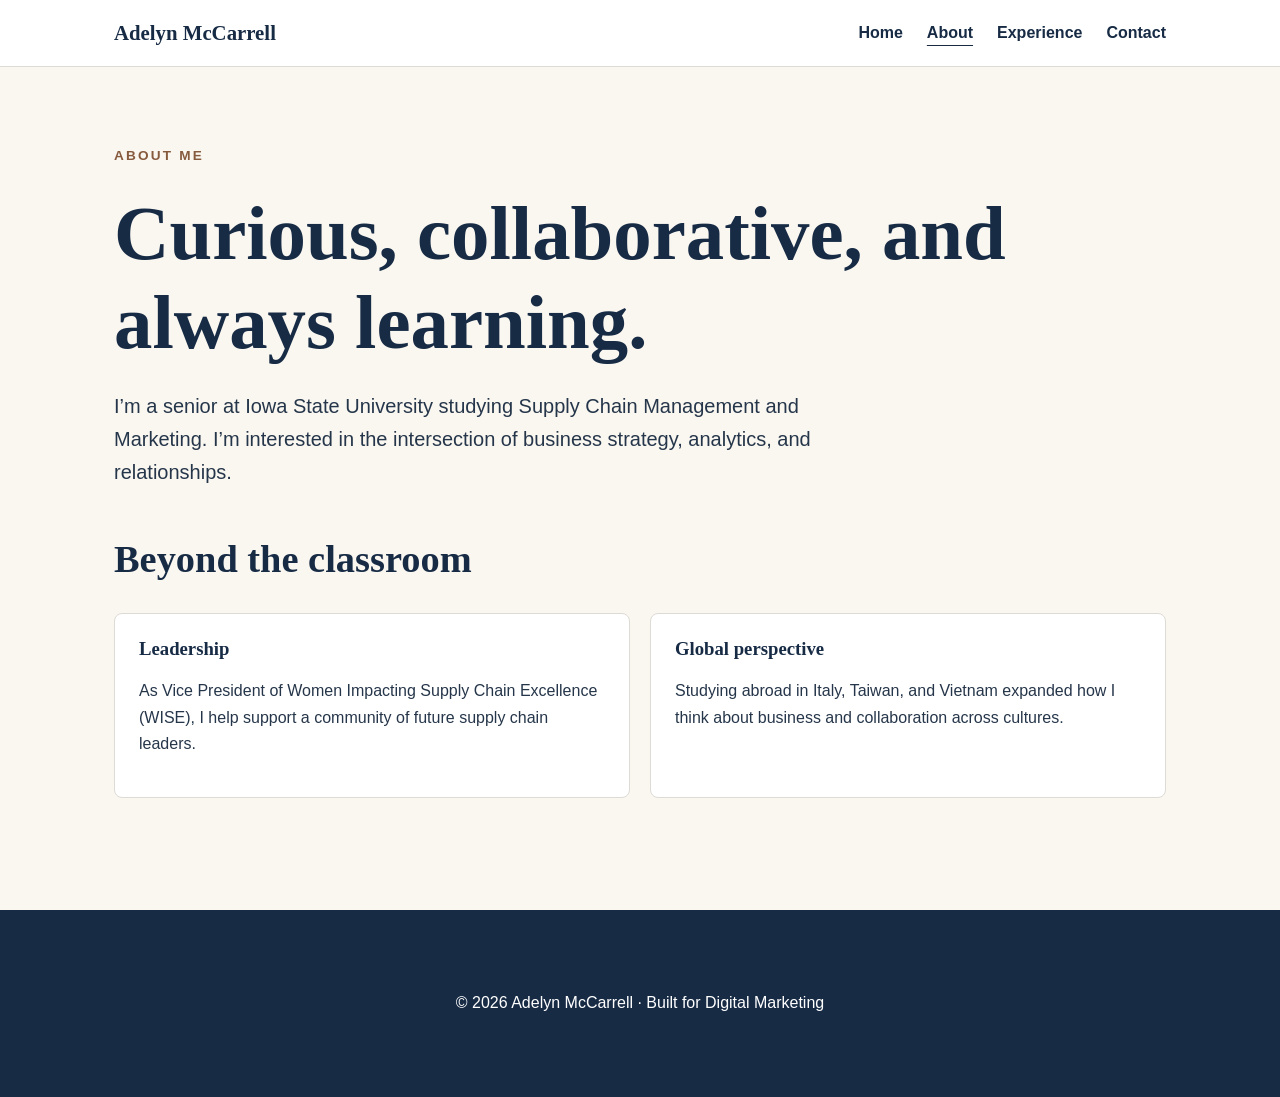
==== about.html @ dd8f60f9 "Add files via upload" ====
<!doctype html><html lang="en"><head><meta charset="UTF-8"><meta name="viewport" content="width=device-width, initial-scale=1.0"><meta name="description" content="Adelyn McCarrell's personal portfolio: education, experience, and projects."><title>About | Adelyn McCarrell</title><link rel="stylesheet" href="./styles.css"><script src="./nav.js" defer></script></head><body><header id="site-header"></header><main id="main-content"><p class="eyebrow">About me</p><h1>Curious, collaborative, and always learning.</h1><p class="lead">I’m a senior at Iowa State University studying Supply Chain Management and Marketing. I’m interested in the intersection of business strategy, analytics, and relationships.</p><section class="section"><h2>Beyond the classroom</h2><div class="grid"><article class="card"><h3>Leadership</h3><p>As Vice President of Women Impacting Supply Chain Excellence (WISE), I help support a community of future supply chain leaders.</p></article><article class="card"><h3>Global perspective</h3><p>Studying abroad in Italy, Taiwan, and Vietnam expanded how I think about business and collaboration across cultures.</p></article></div></section></main><footer id="site-footer"></footer></body></html>
---- styles.css ----
:root{--navy:#172b45;--cream:#faf7f1;--ink:#26364a;--accent:#b27c58;--line:#dedbd5}*{box-sizing:border-box}body{margin:0;font-family:Arial,Helvetica,sans-serif;color:var(--ink);background:var(--cream);line-height:1.65}h1,h2,h3{font-family:Georgia,serif;color:var(--navy);line-height:1.15}h1{font-size:clamp(2.6rem,6vw,5rem);margin:.3em 0}h2{font-size:clamp(1.8rem,3vw,2.7rem)}a{color:var(--navy)}a:hover,a:focus-visible{color:#8b5435}header{border-bottom:1px solid var(--line);background:#fff}nav{max-width:1100px;margin:auto;padding:1rem 1.5rem;display:flex;align-items:center;justify-content:space-between;gap:1rem}.brand{font-family:Georgia,serif;font-size:1.3rem;font-weight:bold;text-decoration:none}.links{display:flex;gap:1.5rem}.links a{text-decoration:none;font-weight:600}.links a[aria-current=page]{text-decoration:underline;text-underline-offset:7px}.menu-toggle{display:none;border:1px solid var(--navy);background:white;padding:.5rem;border-radius:5px}main{max-width:1100px;margin:auto;padding:4rem 1.5rem;min-height:70vh}.hero{padding:4rem 0;max-width:800px}.eyebrow{text-transform:uppercase;letter-spacing:.16em;color:#865a3d;font-weight:bold;font-size:.85rem}.lead{font-size:1.25rem;max-width:700px}.button{display:inline-block;background:var(--navy);color:white;text-decoration:none;padding:.8rem 1.3rem;border-radius:4px;margin:.5rem .5rem .5rem 0;transition:background .2s,transform .2s}.button:hover,.button:focus-visible{background:#345575;color:white;transform:translateY(-2px)}.button.secondary{background:transparent;color:var(--navy);border:1px solid var(--navy)}.button.secondary:hover{background:#e9e5dc}.grid{display:grid;grid-template-columns:repeat(2,minmax(0,1fr));gap:1.25rem}.card{background:white;border:1px solid var(--line);border-radius:8px;padding:1.5rem}.card h3{margin-top:0}.muted{color:#566477}.section{margin:3rem 0}.form-frame{width:100%;min-height:760px;border:0;background:white}footer{padding:2rem 1.5rem;text-align:center;background:var(--navy);color:white}footer a{color:white}:focus-visible{outline:3px solid #a7683e;outline-offset:3px}@media(max-width:650px){main{padding:2.5rem 1rem}.grid{grid-template-columns:1fr}.menu-toggle{display:block}.links{display:none;flex-direction:column;width:100%;padding-top:1rem}.links.open{display:flex}nav{flex-wrap:wrap}.hero{padding:2rem 0}}
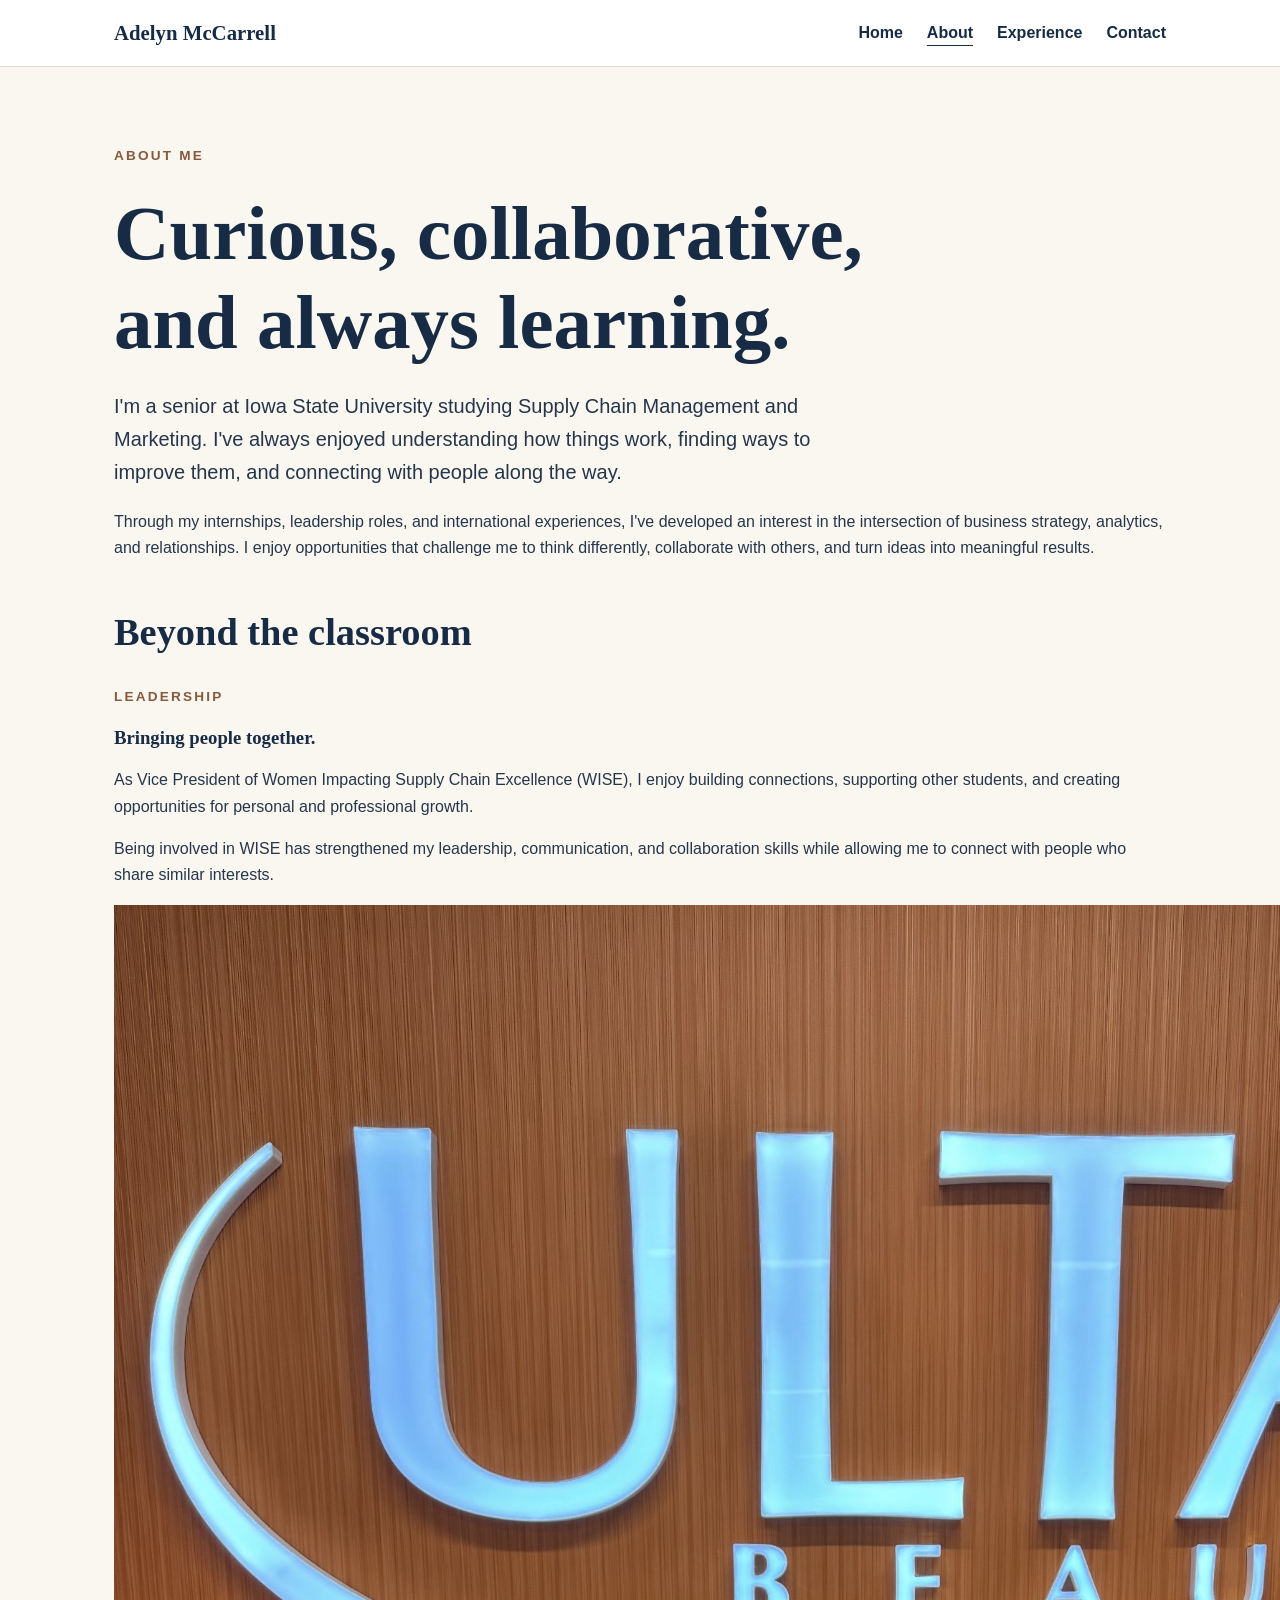
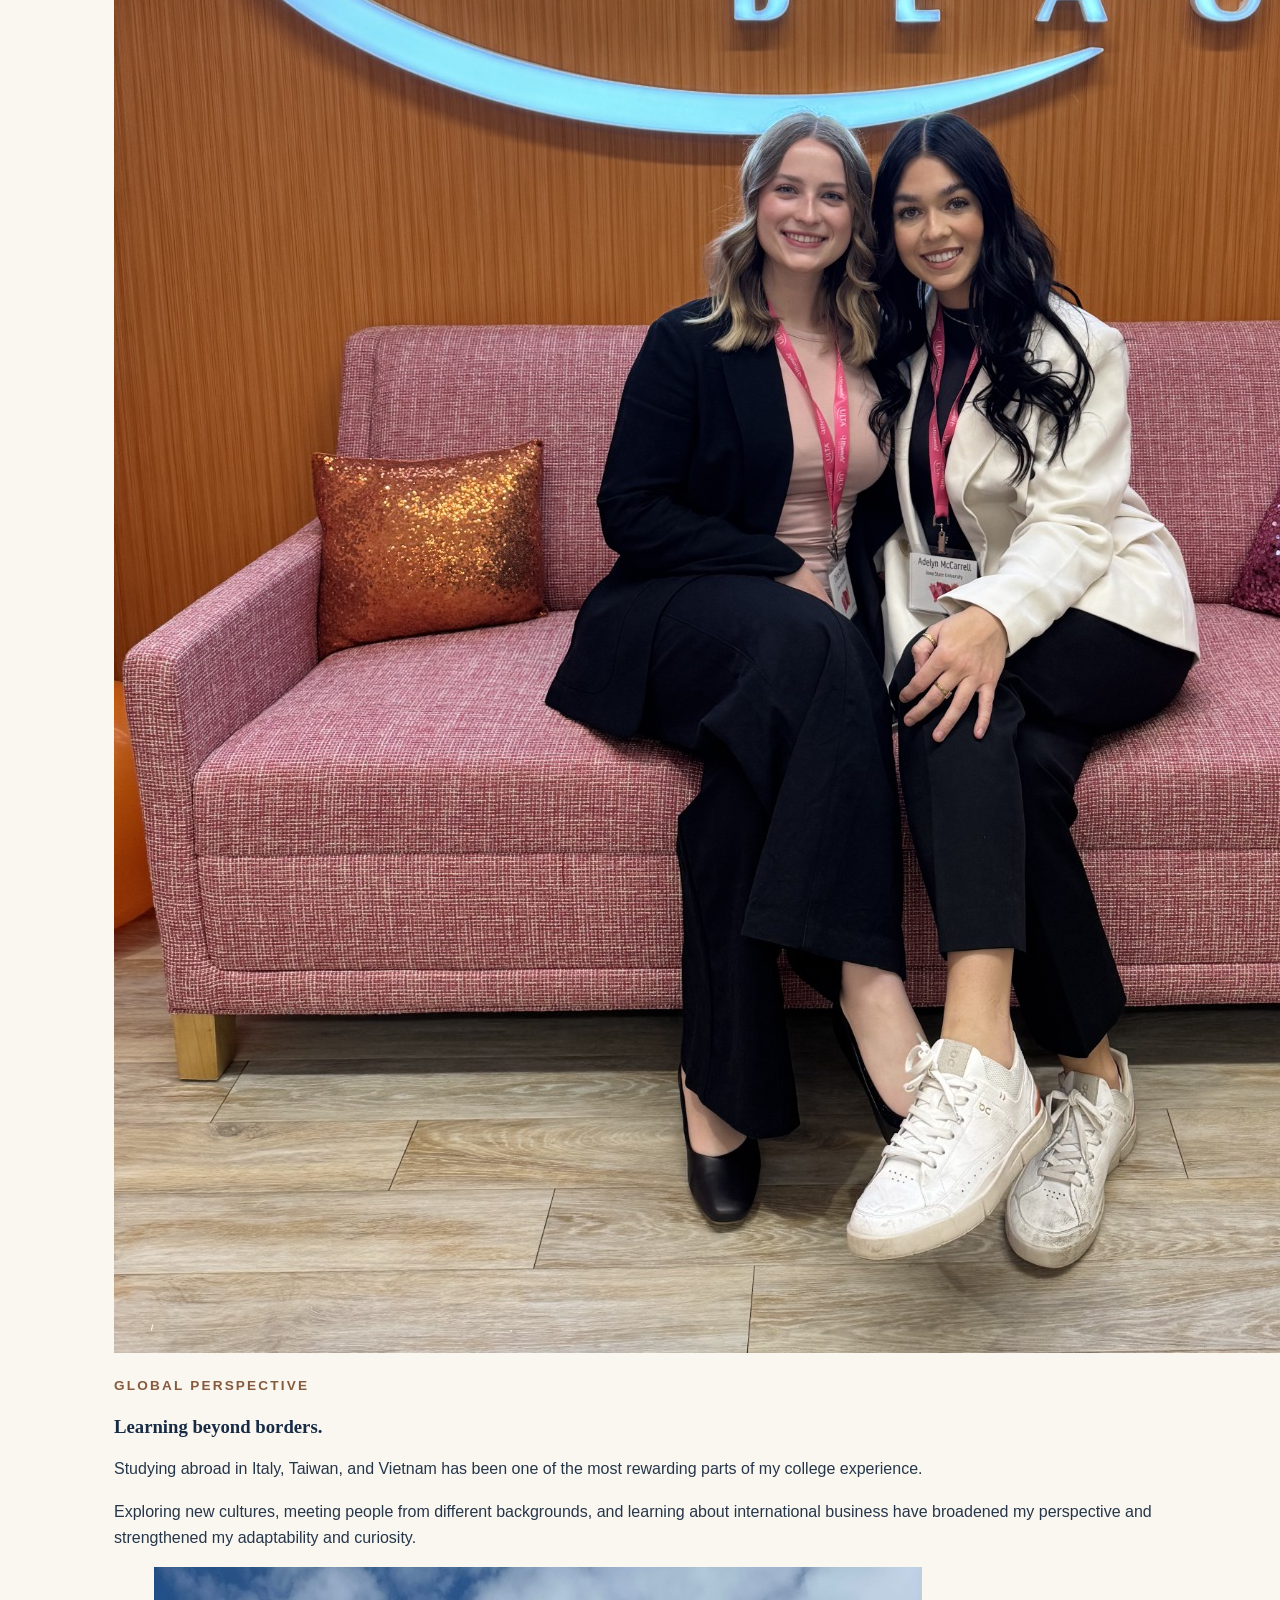
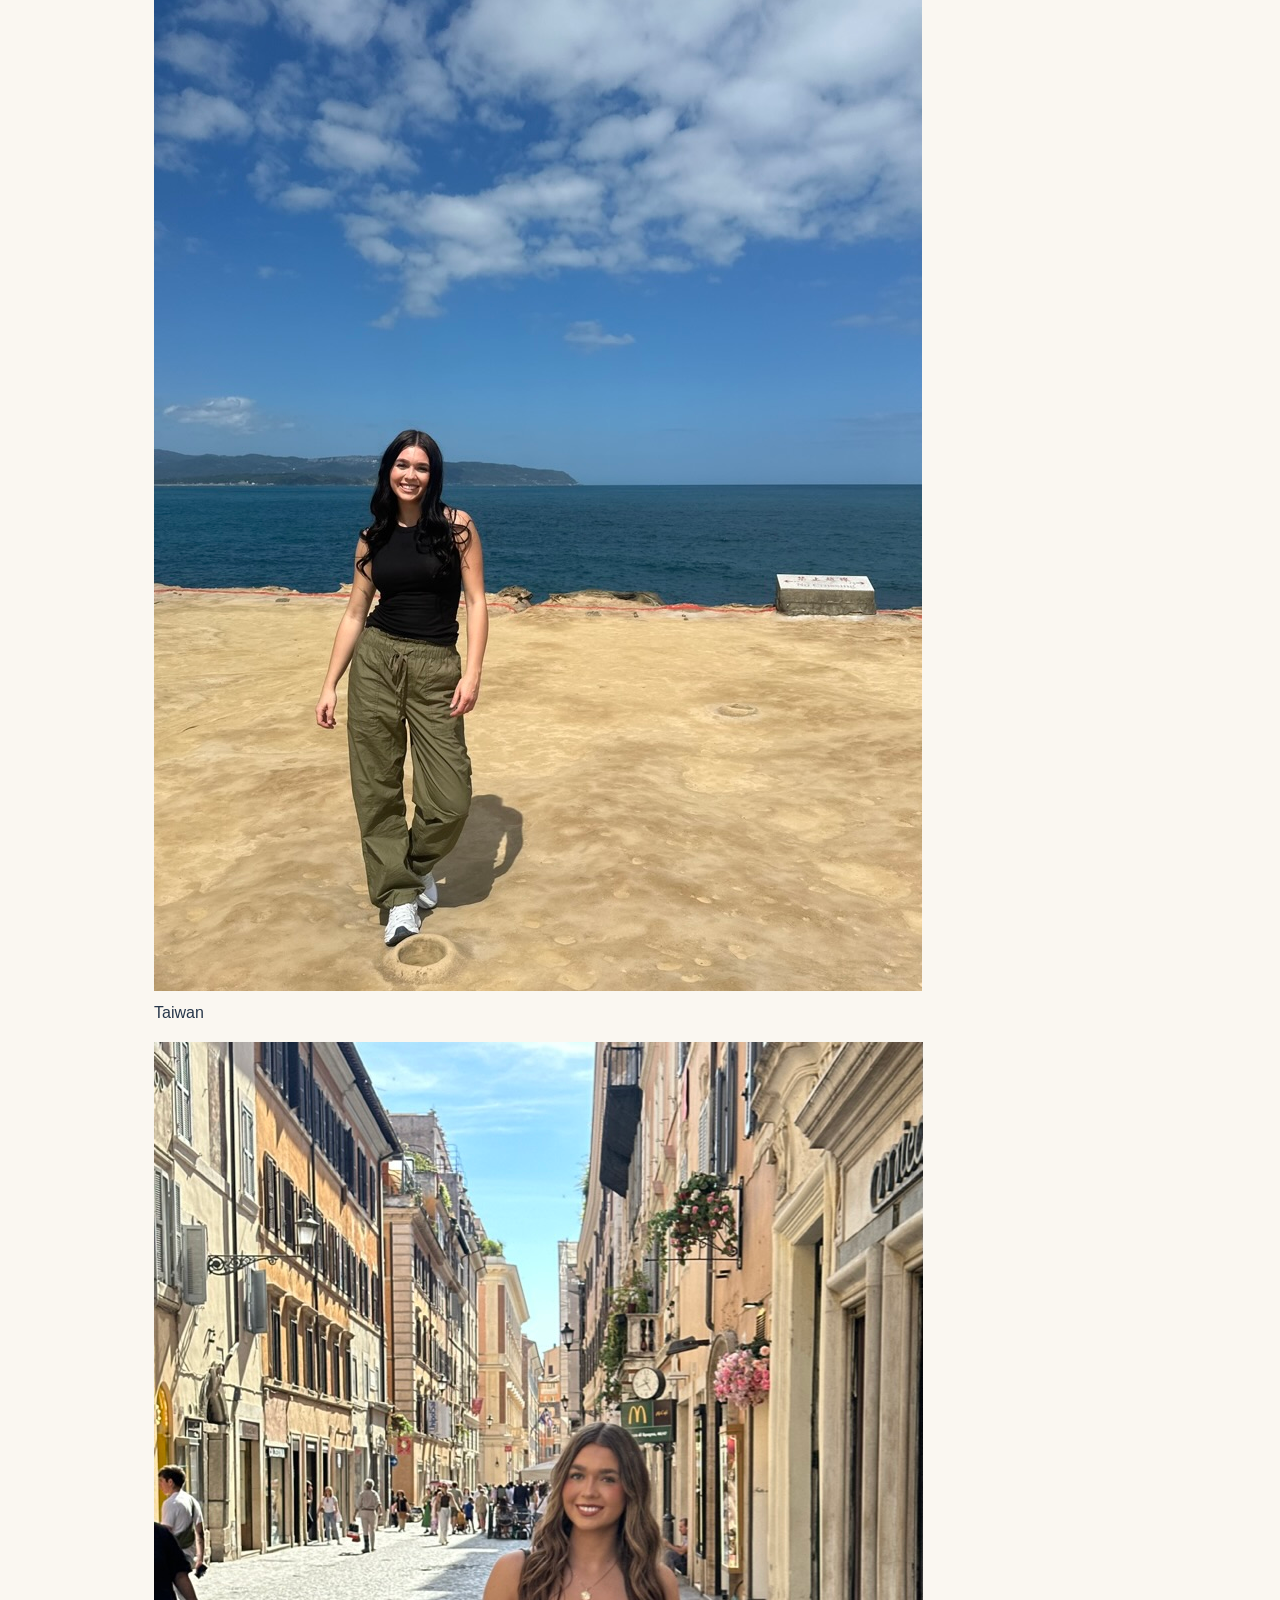
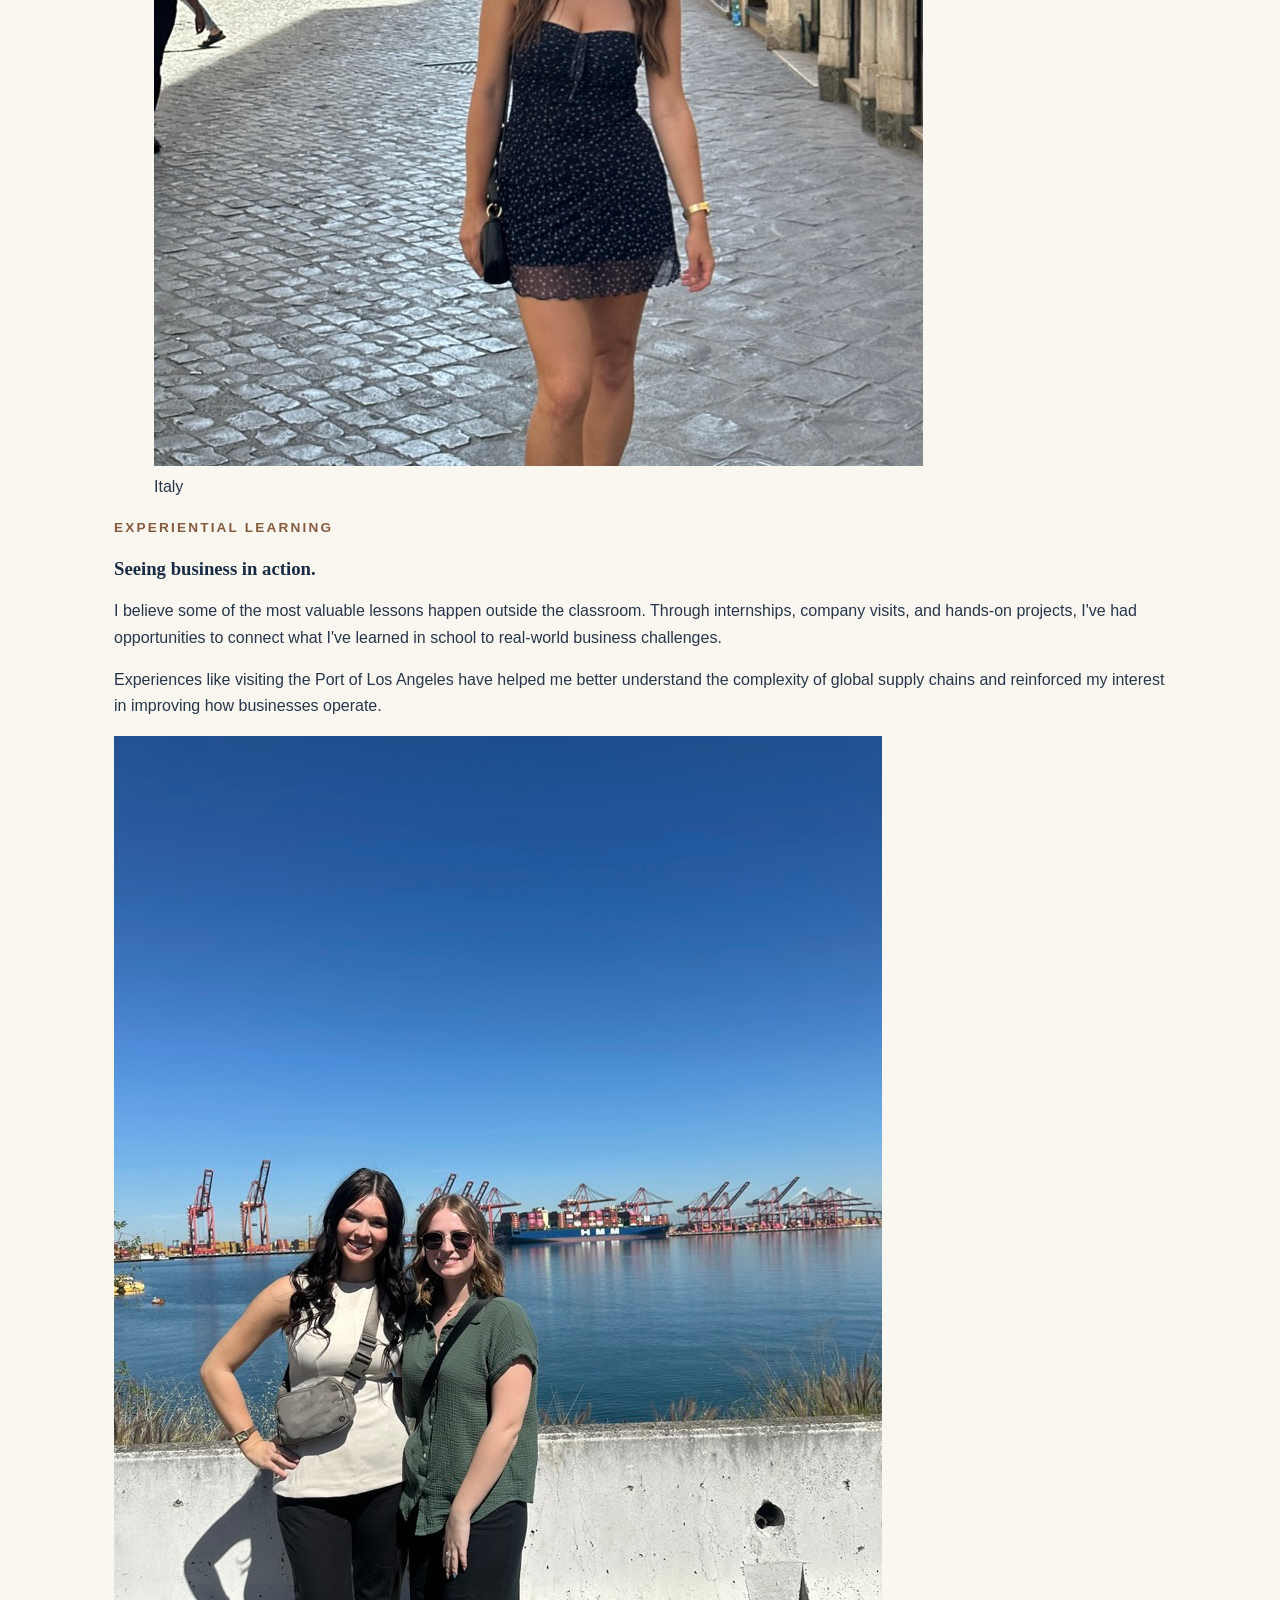
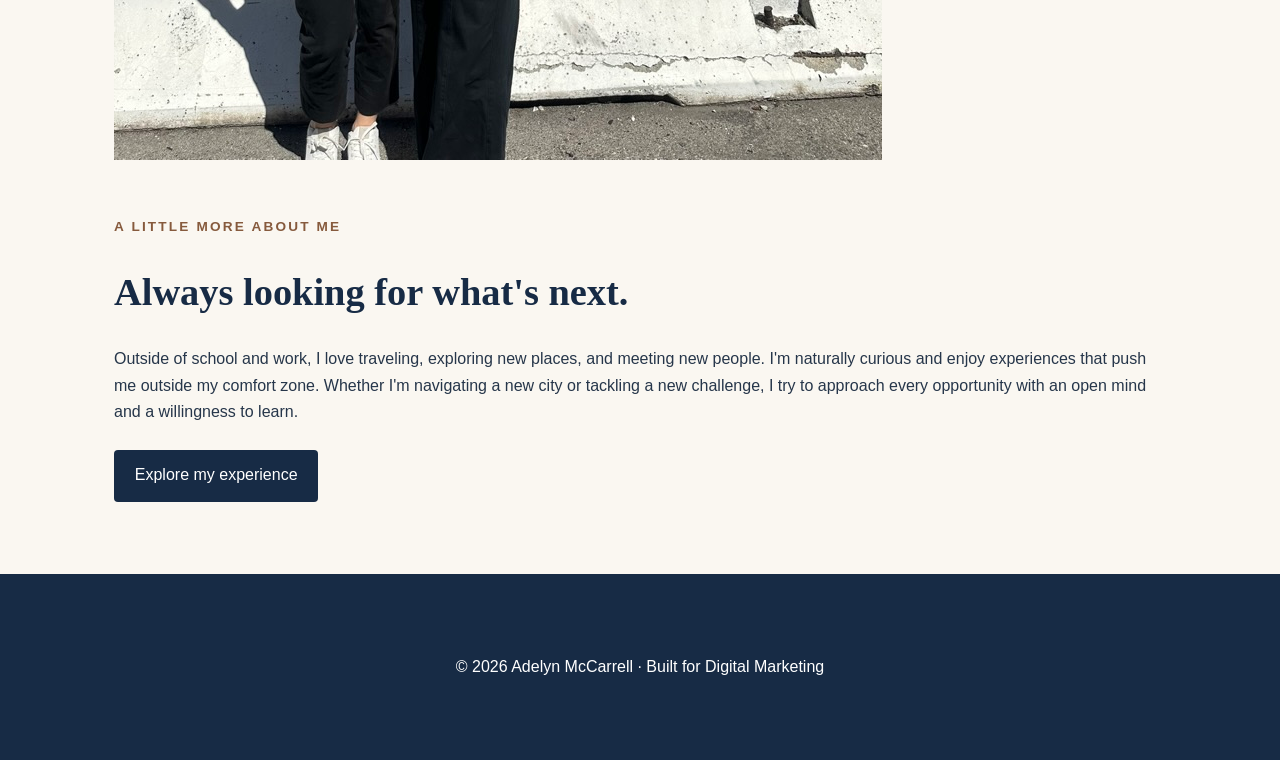
==== commit 5fbd7700: "Revise About page content and structure Updated the 'About' page content to provide a more detailed " ====
--- a/about.html
+++ b/about.html
@@ -1 +1,145 @@
-<!doctype html><html lang="en"><head><meta charset="UTF-8"><meta name="viewport" content="width=device-width, initial-scale=1.0"><meta name="description" content="Adelyn McCarrell's personal portfolio: education, experience, and projects."><title>About | Adelyn McCarrell</title><link rel="stylesheet" href="./styles.css"><script src="./nav.js" defer></script></head><body><header id="site-header"></header><main id="main-content"><p class="eyebrow">About me</p><h1>Curious, collaborative, and always learning.</h1><p class="lead">I’m a senior at Iowa State University studying Supply Chain Management and Marketing. I’m interested in the intersection of business strategy, analytics, and relationships.</p><section class="section"><h2>Beyond the classroom</h2><div class="grid"><article class="card"><h3>Leadership</h3><p>As Vice President of Women Impacting Supply Chain Excellence (WISE), I help support a community of future supply chain leaders.</p></article><article class="card"><h3>Global perspective</h3><p>Studying abroad in Italy, Taiwan, and Vietnam expanded how I think about business and collaboration across cultures.</p></article></div></section></main><footer id="site-footer"></footer></body></html>+
+<!doctype html>
+<html lang="en">
+<head>
+  <meta charset="UTF-8">
+  <meta name="viewport" content="width=device-width, initial-scale=1.0">
+  <meta name="description" content="Get to know Adelyn McCarrell, an Iowa State University student studying Supply Chain Management and Marketing.">
+  <title>About | Adelyn McCarrell</title>
+  <link rel="stylesheet" href="./styles.css">
+  <script src="./nav.js" defer></script>
+</head>
+
+<body>
+  <header id="site-header"></header>
+
+  <main id="main-content">
+
+    <section class="about-intro">
+      <p class="eyebrow">ABOUT ME</p>
+      <h1>Curious, collaborative,<br>and always learning.</h1>
+
+      <p class="lead">
+        I'm a senior at Iowa State University studying Supply Chain
+        Management and Marketing. I've always enjoyed understanding
+        how things work, finding ways to improve them, and connecting
+        with people along the way.
+      </p>
+
+      <p>
+        Through my internships, leadership roles, and international
+        experiences, I've developed an interest in the intersection
+        of business strategy, analytics, and relationships. I enjoy
+        opportunities that challenge me to think differently,
+        collaborate with others, and turn ideas into meaningful results.
+      </p>
+    </section>
+
+    <section class="section">
+      <h2>Beyond the classroom</h2>
+
+      <div class="about-feature">
+        <div class="about-feature-text">
+          <p class="eyebrow">LEADERSHIP</p>
+          <h3>Bringing people together.</h3>
+          <p>
+            As Vice President of Women Impacting Supply Chain
+            Excellence (WISE), I enjoy building connections,
+            supporting other students, and creating opportunities
+            for personal and professional growth.
+          </p>
+          <p>
+            Being involved in WISE has strengthened my leadership,
+            communication, and collaboration skills while allowing
+            me to connect with people who share similar interests.
+          </p>
+        </div>
+
+        <img
+          src="./wise-ulta.jpg"
+          alt="Adelyn attending an Ulta Beauty event with WISE"
+          class="about-photo"
+          loading="lazy">
+      </div>
+
+      <div class="about-feature reverse">
+        <div class="about-feature-text">
+          <p class="eyebrow">GLOBAL PERSPECTIVE</p>
+          <h3>Learning beyond borders.</h3>
+          <p>
+            Studying abroad in Italy, Taiwan, and Vietnam has been
+            one of the most rewarding parts of my college experience.
+          </p>
+          <p>
+            Exploring new cultures, meeting people from different
+            backgrounds, and learning about international business
+            have broadened my perspective and strengthened my
+            adaptability and curiosity.
+          </p>
+        </div>
+
+        <div class="about-photo-pair">
+          <figure>
+            <img src="./taiwan.jpeg"
+                 alt="Adelyn exploring the coast of Taiwan"
+                 loading="lazy">
+            <figcaption>Taiwan</figcaption>
+          </figure>
+          <figure>
+            <img src="./italy.jpeg"
+                 alt="Adelyn exploring a street in Italy"
+                 loading="lazy">
+            <figcaption>Italy</figcaption>
+          </figure>
+        </div>
+      </div>
+
+      <div class="about-feature">
+        <div class="about-feature-text">
+          <p class="eyebrow">EXPERIENTIAL LEARNING</p>
+          <h3>Seeing business in action.</h3>
+          <p>
+            I believe some of the most valuable lessons happen
+            outside the classroom. Through internships, company
+            visits, and hands-on projects, I've had opportunities
+            to connect what I've learned in school to real-world
+            business challenges.
+          </p>
+          <p>
+            Experiences like visiting the Port of Los Angeles
+            have helped me better understand the complexity of
+            global supply chains and reinforced my interest
+            in improving how businesses operate.
+          </p>
+        </div>
+
+        <img
+          src="./port-la.jpeg"
+          alt="Adelyn visiting the Port of Los Angeles"
+          class="about-photo"
+          loading="lazy">
+      </div>
+    </section>
+
+    <section class="about-closing">
+      <p class="eyebrow">A LITTLE MORE ABOUT ME</p>
+      <h2>Always looking for what's next.</h2>
+      <p>
+        Outside of school and work, I love traveling, exploring new
+        places, and meeting new people. I'm naturally curious and
+        enjoy experiences that push me outside my comfort zone.
+        Whether I'm navigating a new city or tackling a new
+        challenge, I try to approach every opportunity with
+        an open mind and a willingness to learn.
+      </p>
+
+      <a class="button" href="./experience.html">
+        Explore my experience
+      </a>
+    </section>
+
+  </main>
+
+  <footer id="site-footer"></footer>
+</body>
+</html>
--- a/styles.css
+++ b/styles.css
@@ -1 +1,141 @@
 :root{--navy:#172b45;--cream:#faf7f1;--ink:#26364a;--accent:#b27c58;--line:#dedbd5}*{box-sizing:border-box}body{margin:0;font-family:Arial,Helvetica,sans-serif;color:var(--ink);background:var(--cream);line-height:1.65}h1,h2,h3{font-family:Georgia,serif;color:var(--navy);line-height:1.15}h1{font-size:clamp(2.6rem,6vw,5rem);margin:.3em 0}h2{font-size:clamp(1.8rem,3vw,2.7rem)}a{color:var(--navy)}a:hover,a:focus-visible{color:#8b5435}header{border-bottom:1px solid var(--line);background:#fff}nav{max-width:1100px;margin:auto;padding:1rem 1.5rem;display:flex;align-items:center;justify-content:space-between;gap:1rem}.brand{font-family:Georgia,serif;font-size:1.3rem;font-weight:bold;text-decoration:none}.links{display:flex;gap:1.5rem}.links a{text-decoration:none;font-weight:600}.links a[aria-current=page]{text-decoration:underline;text-underline-offset:7px}.menu-toggle{display:none;border:1px solid var(--navy);background:white;padding:.5rem;border-radius:5px}main{max-width:1100px;margin:auto;padding:4rem 1.5rem;min-height:70vh}.hero{padding:4rem 0;max-width:800px}.eyebrow{text-transform:uppercase;letter-spacing:.16em;color:#865a3d;font-weight:bold;font-size:.85rem}.lead{font-size:1.25rem;max-width:700px}.button{display:inline-block;background:var(--navy);color:white;text-decoration:none;padding:.8rem 1.3rem;border-radius:4px;margin:.5rem .5rem .5rem 0;transition:background .2s,transform .2s}.button:hover,.button:focus-visible{background:#345575;color:white;transform:translateY(-2px)}.button.secondary{background:transparent;color:var(--navy);border:1px solid var(--navy)}.button.secondary:hover{background:#e9e5dc}.grid{display:grid;grid-template-columns:repeat(2,minmax(0,1fr));gap:1.25rem}.card{background:white;border:1px solid var(--line);border-radius:8px;padding:1.5rem}.card h3{margin-top:0}.muted{color:#566477}.section{margin:3rem 0}.form-frame{width:100%;min-height:760px;border:0;background:white}footer{padding:2rem 1.5rem;text-align:center;background:var(--navy);color:white}footer a{color:white}:focus-visible{outline:3px solid #a7683e;outline-offset:3px}@media(max-width:650px){main{padding:2.5rem 1rem}.grid{grid-template-columns:1fr}.menu-toggle{display:block}.links{display:none;flex-direction:column;width:100%;padding-top:1rem}.links.open{display:flex}nav{flex-wrap:wrap}.hero{padding:2rem 0}}
+
+
+/* Circular homepage headshot */
+.profile-photo {
+  display: block;
+  width: 140px;
+  height: 140px;
+  object-fit: cover;
+  object-position: center 35%;
+  border-radius: 50%;
+  border: 3px solid white;
+  margin: 24px 0;
+  box-shadow: 0 4px 16px rgba(23, 45, 71, 0.12);
+}
+
+@media (max-width: 600px) {
+  .profile-photo {
+    width: 115px;
+    height: 115px;
+  }
+}
+
+
+/* Homepage split layout */
+.hero-split {
+  display: flex;
+  align-items: center;
+  justify-content: space-between;
+  gap: 60px;
+}
+
+.hero-text {
+  flex: 1;
+  min-width: 0;
+}
+
+.hero-image {
+  flex: 0 0 260px;
+  display: flex;
+  justify-content: center;
+  align-items: center;
+}
+
+.hero-image .profile-photo {
+  width: 260px;
+  height: 260px;
+  margin: 0;
+  border-radius: 50%;
+  object-fit: cover;
+  object-position: center 35%;
+}
+
+/* Mobile layout */
+@media (max-width: 768px) {
+  .hero-split {
+    flex-direction: column-reverse;
+    align-items: flex-start;
+    gap: 24px;
+  }
+
+  .hero-image {
+    flex: none;
+  }
+
+  .hero-image .profile-photo {
+    width: 150px;
+    height: 150px;
+  }
+}
+
+/* Final homepage layout adjustment */
+.hero.hero-split {
+  max-width: 100%;
+  width: 100%;
+  display: flex;
+  flex-direction: row;
+  align-items: center;
+  justify-content: space-between;
+  gap: 40px;
+}
+
+.hero-split .hero-text {
+  flex: 1;
+  min-width: 0;
+}
+
+.hero-split .hero-image {
+  flex: 0 0 220px;
+}
+
+.hero-split .profile-photo {
+  width: 220px;
+  height: 220px;
+}
+
+@media (max-width: 768px) {
+  .hero.hero-split {
+    flex-direction: column-reverse;
+    align-items: flex-start;
+  }
+
+  .hero-split .hero-image {
+    flex: none;
+  }
+
+  .hero-split .profile-photo {
+    width: 150px;
+    height: 150px;
+  }
+}
+
+/* Homepage layout refinements */
+@media (min-width: 769px) {
+  .hero.hero-split {
+    max-width: none;
+    width: 100%;
+    gap: 30px;
+  }
+
+  .hero-text {
+    flex: 1;
+    min-width: 0;
+  }
+
+  .hero-split h1 {
+    font-size: clamp(2.8rem, 4.3vw, 4.1rem);
+    white-space: nowrap;
+  }
+
+  .hero-image {
+    flex: 0 0 300px;
+    justify-content: flex-end;
+    transform: translateX(15px);
+  }
+
+  .hero-image .profile-photo {
+    width: 290px;
+    height: 290px;
+  }
+}
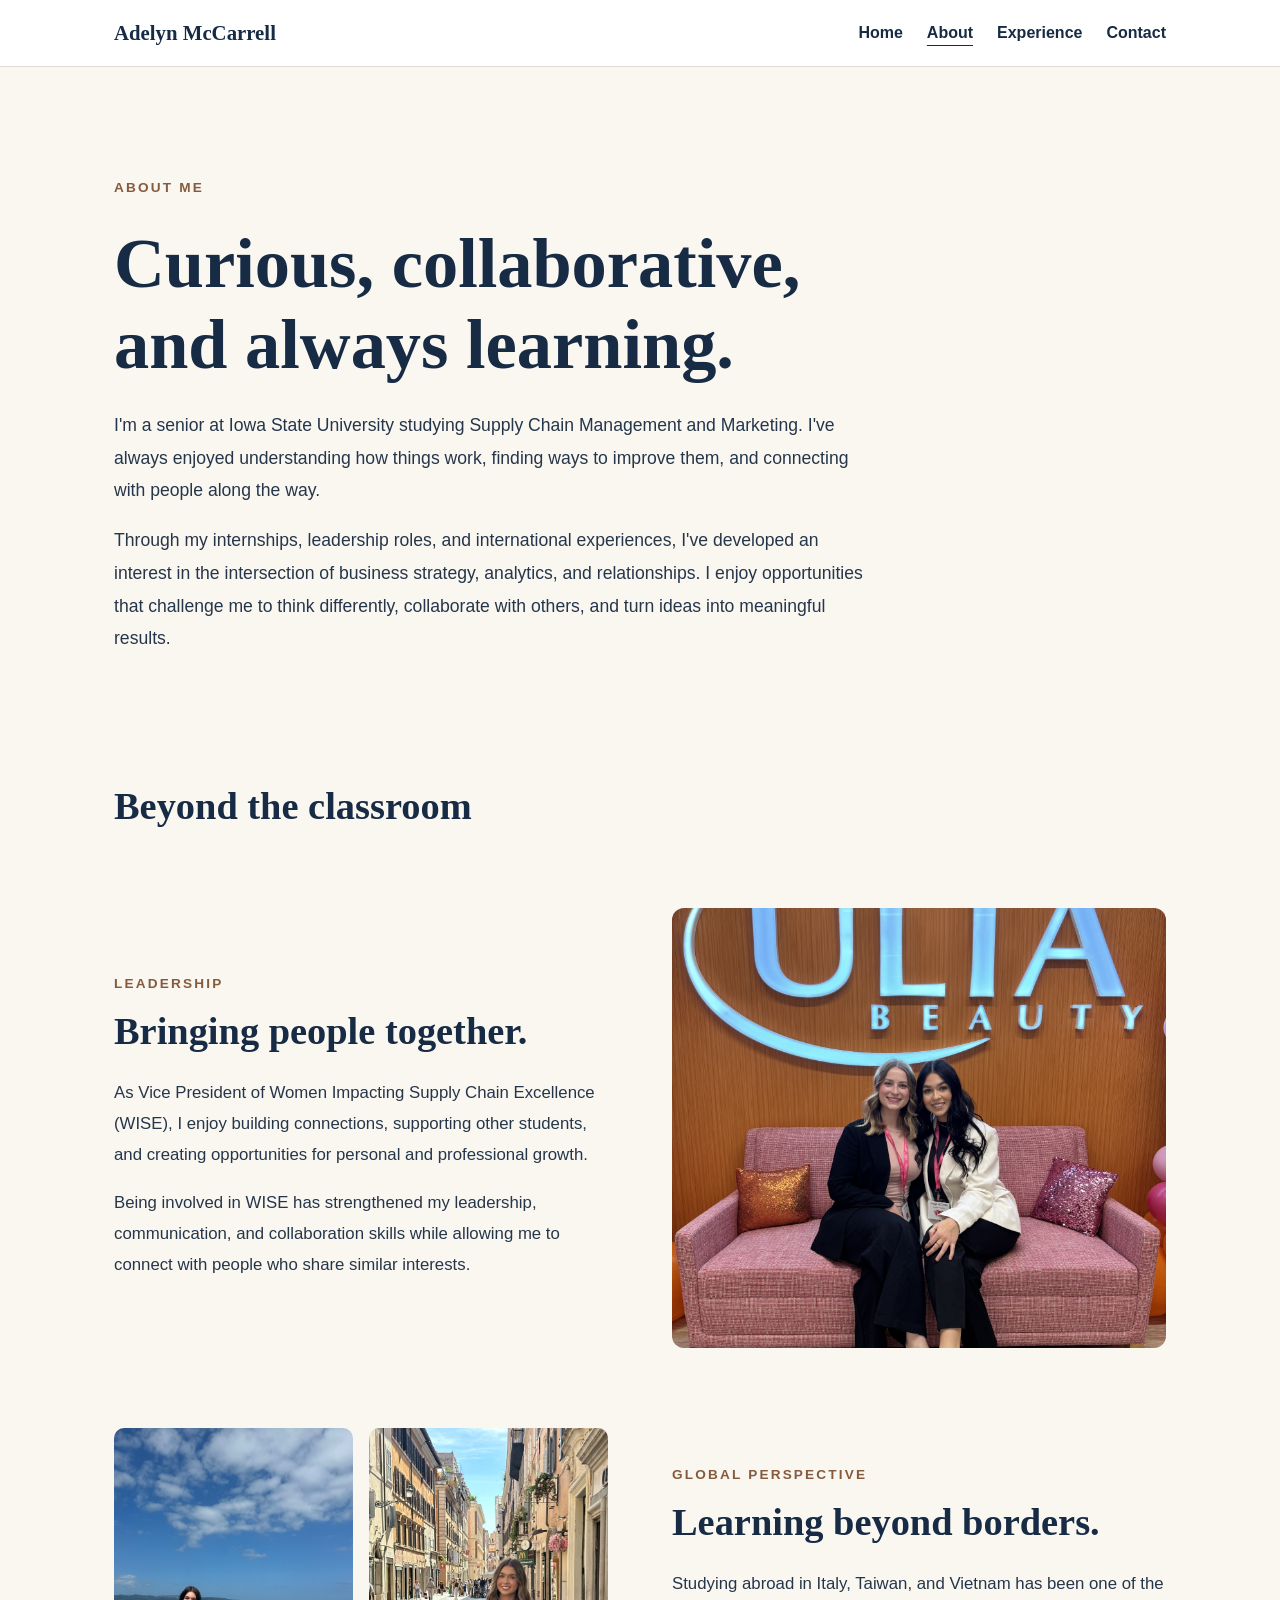
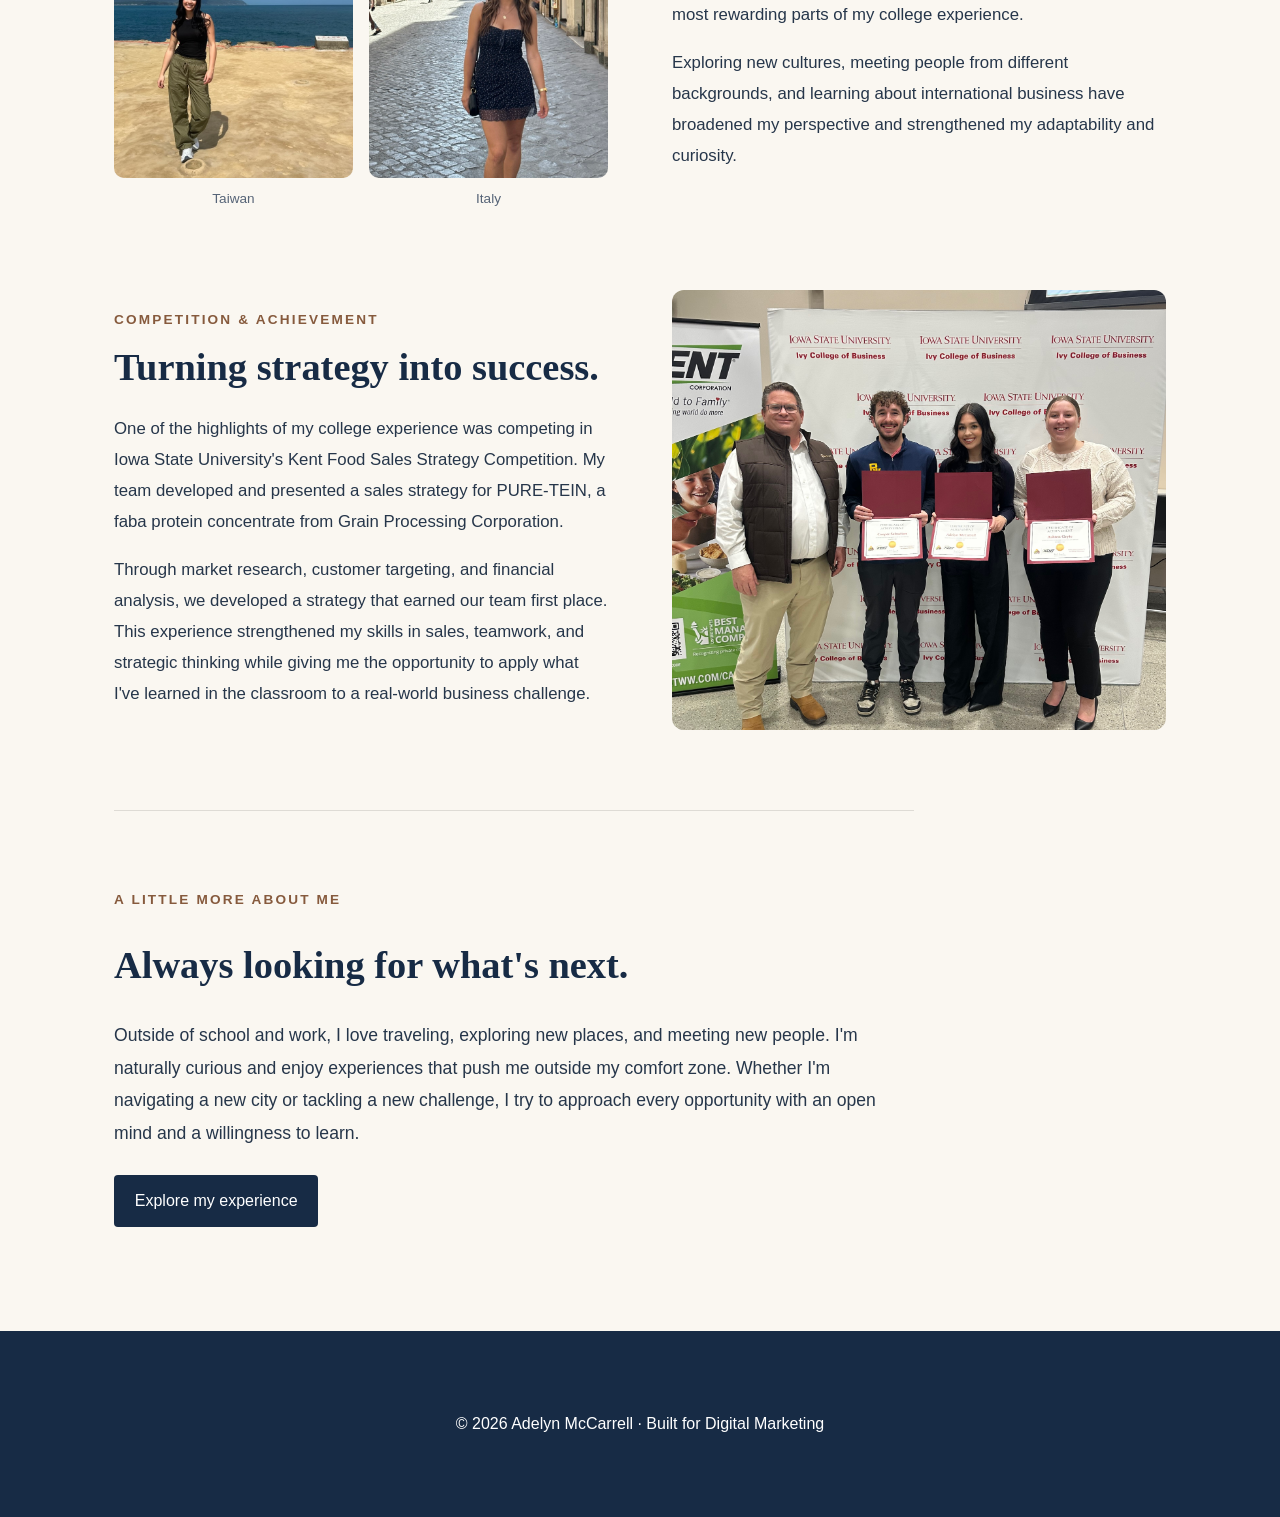
==== commit 66958762: "Update about.html" ====
--- a/about.html
+++ b/about.html
@@ -94,31 +94,36 @@
         </div>
       </div>
 
-      <div class="about-feature">
-        <div class="about-feature-text">
-          <p class="eyebrow">EXPERIENTIAL LEARNING</p>
-          <h3>Seeing business in action.</h3>
-          <p>
-            I believe some of the most valuable lessons happen
-            outside the classroom. Through internships, company
-            visits, and hands-on projects, I've had opportunities
-            to connect what I've learned in school to real-world
-            business challenges.
-          </p>
-          <p>
-            Experiences like visiting the Port of Los Angeles
-            have helped me better understand the complexity of
-            global supply chains and reinforced my interest
-            in improving how businesses operate.
-          </p>
-        </div>
+     <div class="about-feature">
+  <div class="about-feature-text">
+    <p class="eyebrow">COMPETITION & ACHIEVEMENT</p>
+    <h3>Turning strategy into success.</h3>
 
-        <img
-          src="./port-la.jpeg"
-          alt="Adelyn visiting the Port of Los Angeles"
-          class="about-photo"
-          loading="lazy">
-      </div>
+    <p>
+      One of the highlights of my college experience was
+      competing in Iowa State University's Kent Food Sales
+      Strategy Competition. My team developed and presented
+      a sales strategy for PURE-TEIN, a faba protein
+      concentrate from Grain Processing Corporation.
+    </p>
+
+    <p>
+      Through market research, customer targeting, and
+      financial analysis, we developed a strategy that
+      earned our team first place. This experience
+      strengthened my skills in sales, teamwork, and
+      strategic thinking while giving me the opportunity
+      to apply what I've learned in the classroom to
+      a real-world business challenge.
+    </p>
+  </div>
+
+  <img
+    src="./kent-competition.jpeg"
+    alt="Adelyn and her winning team at the Kent Food Sales Strategy Competition"
+    class="about-photo"
+    loading="lazy">
+</div>
     </section>
 
     <section class="about-closing">
--- a/styles.css
+++ b/styles.css
@@ -139,3 +139,276 @@
     height: 290px;
   }
 }
+
+/* ABOUT PAGE */
+
+.about-intro {
+  max-width: 900px;
+  padding: 2rem 0 4rem;
+}
+
+.about-intro h1 {
+  font-size: clamp(2.8rem, 5.5vw, 5rem);
+  margin: 1.5rem 0;
+}
+
+.about-intro > p:not(.eyebrow) {
+  max-width: 760px;
+  font-size: 1.1rem;
+  line-height: 1.85;
+}
+
+.about-feature {
+  display: grid;
+  grid-template-columns: 1fr 1fr;
+  align-items: center;
+  gap: 4rem;
+  margin: 5rem 0;
+}
+
+.about-feature.reverse .about-feature-text {
+  order: 2;
+}
+
+.about-feature.reverse .about-photo-pair {
+  order: 1;
+}
+
+.about-feature h3 {
+  font-size: clamp(1.8rem, 3vw, 2.6rem);
+  margin: 0.5rem 0 1.5rem;
+}
+
+.about-feature-text p:not(.eyebrow) {
+  font-size: 1.05rem;
+  line-height: 1.85;
+}
+
+.about-photo {
+  width: 100%;
+  height: 440px;
+  object-fit: cover;
+  object-position: center;
+  border-radius: 12px;
+  display: block;
+}
+
+.about-photo-pair {
+  display: grid;
+  grid-template-columns: 1fr 1fr;
+  gap: 1rem;
+}
+
+.about-photo-pair figure {
+  margin: 0;
+}
+
+.about-photo-pair img {
+  width: 100%;
+  height: 350px;
+  object-fit: cover;
+  border-radius: 10px;
+  display: block;
+}
+
+.about-photo-pair figcaption {
+  margin-top: 0.6rem;
+  font-size: 0.85rem;
+  color: #566477;
+  text-align: center;
+}
+
+.about-closing {
+  border-top: 1px solid var(--line);
+  padding: 4rem 0 2rem;
+  max-width: 800px;
+}
+
+.about-closing p:not(.eyebrow) {
+  font-size: 1.1rem;
+  line-height: 1.85;
+}
+
+/* ABOUT PAGE MOBILE */
+
+@media (max-width: 768px) {
+  .about-intro {
+    padding: 1rem 0 2rem;
+  }
+
+  .about-feature {
+    grid-template-columns: 1fr;
+    gap: 1.5rem;
+    margin: 3rem 0;
+  }
+
+  .about-feature.reverse .about-feature-text,
+  .about-feature.reverse .about-photo-pair {
+    order: initial;
+  }
+
+  .about-photo {
+    height: 350px;
+  }
+
+  .about-photo-pair img {
+    height: 260px;
+  }
+
+  .about-closing {
+    padding-top: 3rem;
+  }
+}
+
+/* EXPERIENCE PAGE */
+
+.experience-intro {
+  padding: 4rem 0 5rem;
+  max-width: 900px;
+}
+
+.experience-intro h1 {
+  font-size: clamp(3rem, 5.5vw, 5rem);
+  margin: 20px 0 30px;
+}
+
+.experience-section {
+  margin: 2rem 0 6rem;
+}
+
+.experience-section h2 {
+  margin-bottom: 3.5rem;
+}
+
+/* Vertical timeline */
+
+.experience-timeline {
+  position: relative;
+  max-width: 950px;
+  margin: 0 auto;
+  padding-left: 45px;
+  border-left: 2px solid #d8c9bc;
+}
+
+.timeline-item {
+  position: relative;
+  margin-bottom: 65px;
+}
+
+.timeline-dot {
+  position: absolute;
+  left: -54px;
+  top: 8px;
+  width: 16px;
+  height: 16px;
+  border-radius: 50%;
+  background: #b27c58;
+  border: 3px solid #faf7f1;
+  box-shadow: 0 0 0 2px #b27c58;
+}
+
+.timeline-date {
+  font-size: 0.85rem;
+  font-weight: 700;
+  letter-spacing: 1.5px;
+  text-transform: uppercase;
+  color: #865a3d;
+  margin-bottom: 16px;
+}
+
+.timeline-content {
+  background: #ffffff;
+  border: 1px solid #dedbd5;
+  border-radius: 10px;
+  padding: 35px 40px;
+  box-shadow: 0 6px 22px rgba(23, 43, 69, 0.04);
+}
+
+.timeline-content h3 {
+  font-size: 2rem;
+  margin: 10px 0 5px;
+}
+
+.timeline-content h4 {
+  font-size: 1.1rem;
+  font-weight: 600;
+  color: #566477;
+  margin: 0 0 20px;
+}
+
+.timeline-content p {
+  margin-bottom: 20px;
+}
+
+.timeline-content ul {
+  padding-left: 22px;
+  margin-bottom: 25px;
+}
+
+.timeline-content li {
+  margin-bottom: 12px;
+  line-height: 1.7;
+}
+
+/* Skill tags */
+
+.experience-tags {
+  display: flex;
+  flex-wrap: wrap;
+  gap: 10px;
+  margin-top: 25px;
+}
+
+.experience-tags span {
+  background: #f4eee7;
+  color: #865a3d;
+  font-size: 0.8rem;
+  font-weight: 600;
+  padding: 6px 13px;
+  border-radius: 20px;
+}
+
+/* Closing section */
+
+.experience-closing {
+  border-top: 1px solid #dedbd5;
+  padding: 4rem 0;
+  max-width: 800px;
+}
+
+.experience-closing h2 {
+  margin: 15px 0 20px;
+}
+
+.experience-closing p:not(.eyebrow) {
+  font-size: 1.1rem;
+  margin-bottom: 25px;
+}
+
+/* Mobile responsiveness */
+
+@media (max-width: 768px) {
+  .experience-intro {
+    padding: 2rem 0 3rem;
+  }
+
+  .experience-timeline {
+    padding-left: 25px;
+  }
+
+  .timeline-dot {
+    left: -34px;
+  }
+
+  .timeline-content {
+    padding: 25px 20px;
+  }
+
+  .timeline-content h3 {
+    font-size: 1.6rem;
+  }
+
+  .timeline-item {
+    margin-bottom: 40px;
+  }
+}
